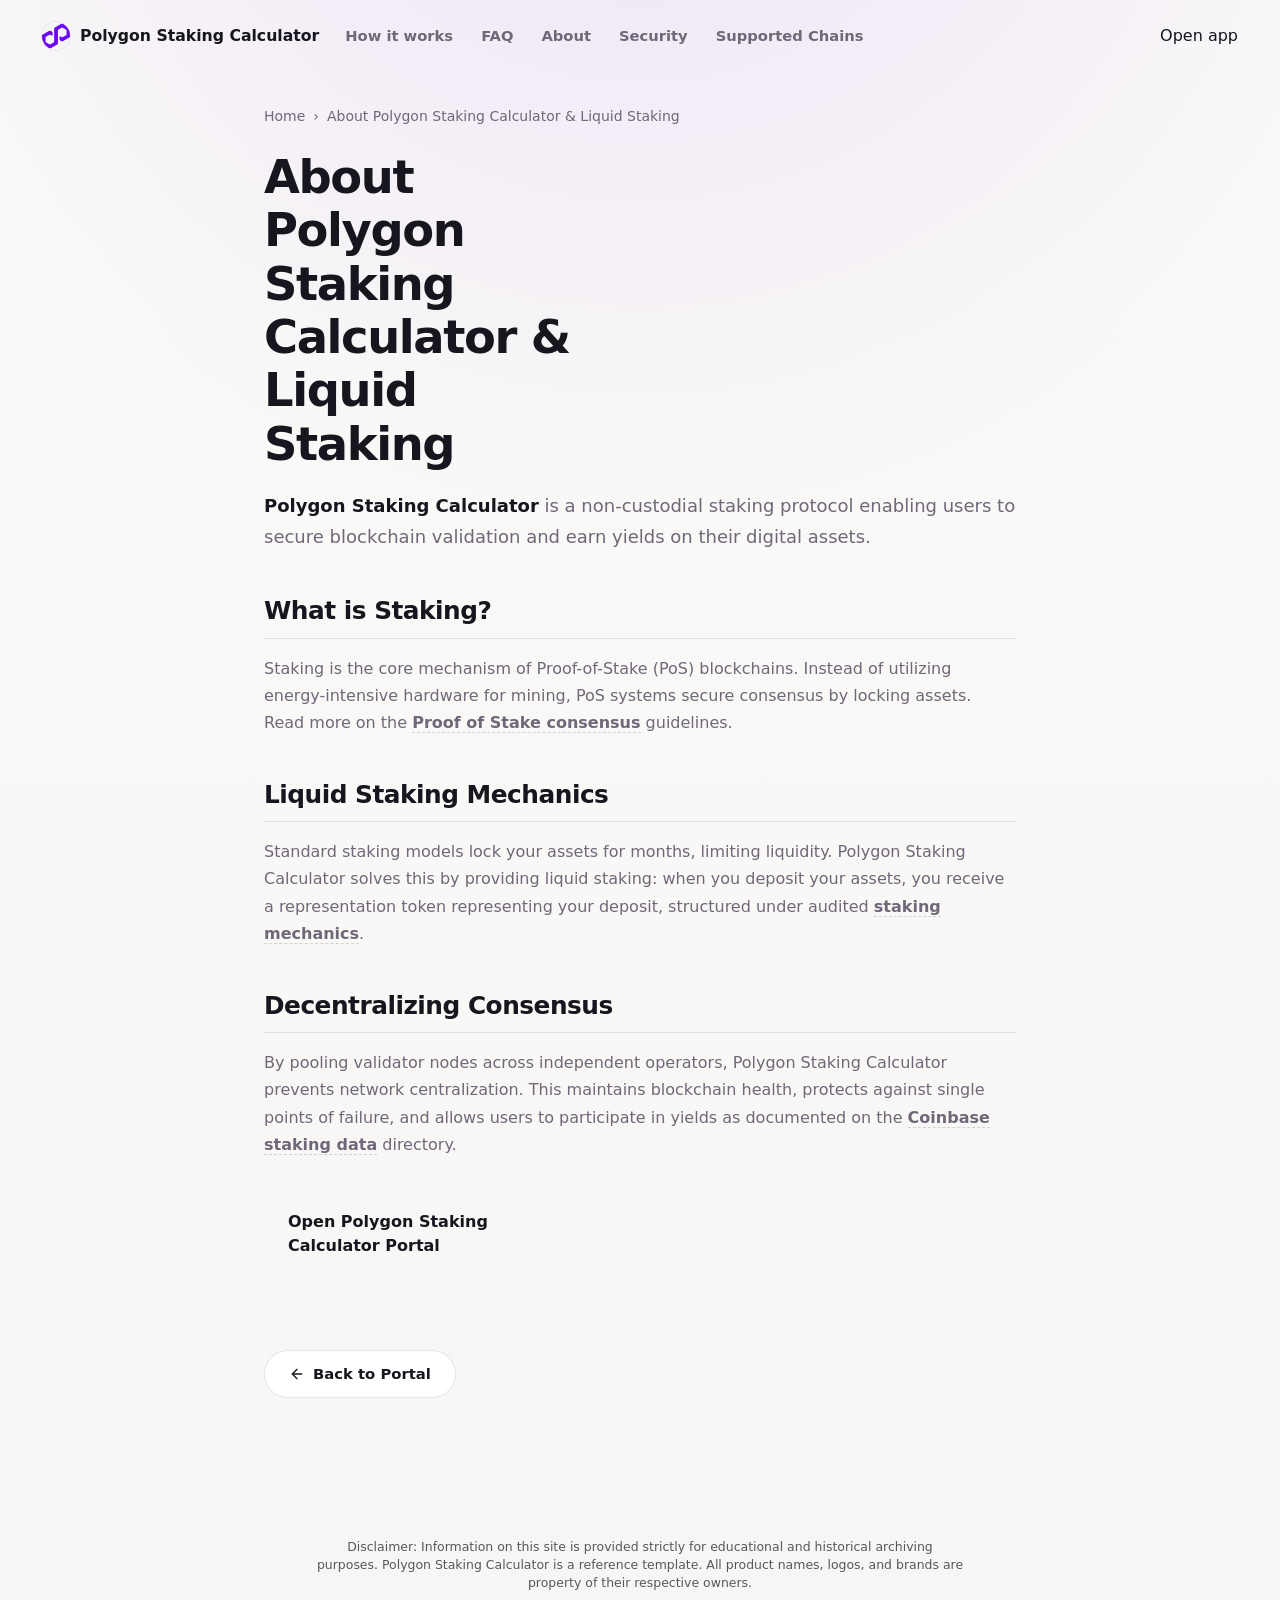
==== about/index.html @ 8b279038 "Update" ====
<!doctype html>
<html lang="en">
<head>
  <meta charset="utf-8">
  <meta name="viewport" content="width=device-width, initial-scale=1, viewport-fit=cover">
  <title>About Polygon Staking Calculator & Liquid Staking</title>
  <meta name="description" content="<strong>Polygon Staking Calculator</strong> is a non-custodial staking protocol enabling users to secure blockchain validation and earn yields on thei">
  <link rel="canonical" href="https://polygon-staking-calculator.github.io/about/">
  <meta name="robots" content="index,follow">
  <meta property="og:type" content="website">
  <meta property="og:title" content="About Polygon Staking Calculator & Liquid Staking">
  <meta property="og:description" content="<strong>Polygon Staking Calculator</strong> is a non-custodial staking protocol enabling users to secure blockchain validation and earn yields on thei">
  <meta property="og:url" content="https://polygon-staking-calculator.github.io/about/">
  <meta property="og:image" content="https://polygon-staking-calculator.github.io/og-cover.png">
  <meta name="twitter:card" content="summary">
  <meta name="twitter:title" content="About Polygon Staking Calculator & Liquid Staking">
  <meta name="twitter:description" content="<strong>Polygon Staking Calculator</strong> is a non-custodial staking protocol enabling users to secure blockchain validation and earn yields on thei">
  <link rel="icon" type="image/png" href="../favicon.png">
  <link rel="manifest" href="../site.webmanifest">
  <link rel="apple-touch-icon" href="../favicon.png">
  <style>


:root {
  --bg: #f7f6f4;
  --surface: #ffffff;
  --surface-soft: #fbfaf8;
  --ink: #17151d;
  --muted: #6e6878;
  --faint: #958fa0;
  --line: rgba(23, 21, 29, 0.1);
  --line-strong: rgba(23, 21, 29, 0.16);
  --accent: #8247E5;
  --accent-soft: rgba(130, 71, 229, 0.1);
  --shadow: 0 28px 70px -38px rgba(23, 21, 29, 0.42);
}

* {
  box-sizing: border-box;
}

html,
body {
  min-height: 100%;
}

body {
  margin: 0;
  min-height: 100dvh;
  overflow: hidden;
  color: var(--ink);
  background:
    radial-gradient(circle at 50% -20%, rgba(130, 71, 229, 0.14), transparent 42%),
    linear-gradient(180deg, #fbfaf8 0%, var(--bg) 100%);
  font-family: Inter, ui-sans-serif, system-ui, -apple-system, BlinkMacSystemFont, "Segoe UI", sans-serif;
  line-height: 1.5;
  -webkit-font-smoothing: antialiased;
  display: flex;
  flex-direction: column;
}

a {
  color: inherit;
  text-decoration: none;
}

img {
  display: block;
  max-width: 100%;
}

p,
h1 {
  margin: 0;
}

.topbar {
  min-height: 66px;
  display: flex;
  align-items: center;
  gap: 18px;
  padding: 16px clamp(18px, 4vw, 42px) 10px;
  flex: none;
}

.brand {
  display: inline-flex;
  align-items: center;
  gap: 10px;
  min-width: 0;
  font-size: 0.98rem;
  font-weight: 750;
  white-space: nowrap;
}

.brand img {
  width: 28px;
  height: 28px;
  border-radius: 50%;
  box-shadow: 0 0 0 1px rgba(23, 21, 29, 0.06);
  flex: none;
}

.nav {
  display: flex;
  align-items: center;
  gap: clamp(16px, 2.4vw, 28px);
  margin-left: 8px;
}

.nav a {
  color: var(--muted);
  font-size: 0.92rem;
  font-weight: 560;
  transition: color 160ms ease;
}

.nav a:hover {
  color: var(--ink);
}

.spacer {
  flex: 1;
}

.ghost {
  display: inline-flex;
  align-items: center;
  justify-content: center;
  min-height: 38px;
  padding: 0 17px;
  border: 1px solid var(--line-strong);
  border-radius: 999px;
  background: rgba(255, 255, 255, 0.72);
  color: var(--ink);
  font-size: 0.9rem;
  font-weight: 700;
  box-shadow: 0 8px 24px -20px rgba(23, 21, 29, 0.44);
  transition: transform 150ms ease, border-color 150ms ease, color 150ms ease;
}

.ghost:hover {
  color: var(--accent);
  border-color: rgba(130, 71, 229, 0.34);
  transform: translateY(-1px);
}

.stage {
  flex: 1;
  min-height: 0;
  width: min(100%, 980px);
  margin: 0 auto;
  padding: clamp(10px, 2vh, 18px) 18px 8px;
  display: flex;
  flex-direction: column;
  align-items: center;
  justify-content: center;
  text-align: center;
}

.hero {
  display: flex;
  flex-direction: column;
  align-items: center;
}

h1 {
  max-width: 11ch;
  font-size: clamp(2.6rem, 6vw, 5.2rem);
  line-height: 1.02;
  letter-spacing: 0;
  font-weight: 820;
}

.sub {
  width: min(100%, 650px);
  margin-top: 17px;
  color: var(--muted);
  font-size: clamp(1rem, 1.5vw, 1.16rem);
}

.sub strong {
  color: var(--ink);
  font-weight: 760;
}

.estimate-card {
  width: min(100%, 520px);
  margin-top: clamp(22px, 4.5vh, 38px);
  padding: 18px;
  border: 1px solid var(--line);
  border-radius: 20px;
  background: rgba(255, 255, 255, 0.86);
  box-shadow: var(--shadow);
  backdrop-filter: blur(14px);
}

.card-head {
  display: flex;
  align-items: center;
  justify-content: space-between;
  gap: 14px;
  margin-bottom: 14px;
  color: var(--muted);
  font-size: 0.82rem;
  font-weight: 740;
  text-transform: uppercase;
}

.period {
  appearance: none;
  border: 1px solid rgba(130, 71, 229, 0.24);
  border-radius: 999px;
  background: var(--accent-soft);
  color: var(--accent);
  cursor: pointer;
  font: inherit;
  font-size: 0.78rem;
  min-width: 68px;
  padding: 6px 12px;
  text-transform: none;
  transition: background 150ms ease, border-color 150ms ease;
}

.period:hover {
  background: rgba(130, 71, 229, 0.15);
  border-color: rgba(130, 71, 229, 0.38);
}

.field-row,
.result-row {
  border: 1px solid var(--line);
  border-radius: 15px;
  background: var(--surface-soft);
}

.field-row {
  padding: 13px;
  text-align: left;
}

.field-row label,
.result-label {
  display: block;
  color: var(--faint);
  font-size: 0.76rem;
  font-weight: 760;
}

.input-shell {
  margin-top: 9px;
  display: grid;
  grid-template-columns: minmax(0, 1fr) auto;
  align-items: center;
  gap: 10px;
}

input {
  width: 100%;
  min-width: 0;
  border: 0;
  outline: 0;
  background: transparent;
  color: var(--ink);
  font: inherit;
  font-size: 1.05rem;
  font-weight: 720;
}

.asset-chip {
  display: inline-flex;
  align-items: center;
  gap: 8px;
  min-height: 36px;
  padding: 5px 10px 5px 6px;
  border: 1px solid var(--line);
  border-radius: 999px;
  background: var(--surface);
  color: var(--ink);
  font-size: 0.92rem;
  font-weight: 800;
  white-space: nowrap;
}

.asset-chip img {
  width: 24px;
  height: 24px;
  border-radius: 50%;
}

.result-row {
  margin-top: 12px;
  padding: 14px;
  display: flex;
  align-items: center;
  justify-content: space-between;
  gap: 16px;
  text-align: left;
}

.result-value {
  color: var(--ink);
  font-size: 0.98rem;
  font-weight: 760;
  text-align: right;
}

.primary {
  display: flex;
  align-items: center;
  justify-content: center;
  width: 100%;
  min-height: 52px;
  margin-top: 14px;
  border-radius: 15px;
  background: var(--accent);
  color: #ffffff;
  font-size: 1.02rem;
  font-weight: 820;
  box-shadow: 0 18px 34px -22px rgba(130, 71, 229, 0.9);
  transition: transform 150ms ease, background 150ms ease, box-shadow 150ms ease;
}

.primary:hover {
  background: var(--accent);
  transform: translateY(-1px);
  box-shadow: 0 22px 38px -22px rgba(130, 71, 229, 0.95);
}

.foot {
  flex: none;
  padding: 10px 18px 22px;
  color: var(--faint);
  font-size: 0.84rem;
  font-weight: 650;
  text-align: center;
}

@media (max-width: 720px) {
  .topbar {
    min-height: 58px;
    gap: 10px;
    padding: 12px 16px 6px;
  }

  .brand span {
    max-width: 42vw;
    overflow: hidden;
    text-overflow: ellipsis;
  }

  .nav {
    display: none;
  }

  .ghost {
    min-height: 35px;
    padding: 0 13px;
    font-size: 0.84rem;
  }

  .stage {
    padding: 8px 16px 6px;
  }

  h1 {
    max-width: 10ch;
    font-size: clamp(2.35rem, 12vw, 3.3rem);
  }

  .sub {
    margin-top: 13px;
    font-size: 0.98rem;
  }

  .estimate-card {
    margin-top: 21px;
    padding: 14px;
    border-radius: 18px;
  }

  .result-row {
    align-items: flex-start;
    flex-direction: column;
    gap: 5px;
  }

  .result-value {
    text-align: left;
  }

  .foot {
    padding-bottom: 14px;
    font-size: 0.8rem;
  }
}

@media (max-height: 700px) {
  .topbar {
    min-height: 56px;
    padding-top: 10px;
  }

  h1 {
    font-size: clamp(2.25rem, 5.4vw, 4rem);
  }

  .sub {
    margin-top: 10px;
  }

  .estimate-card {
    margin-top: 18px;
  }

  .foot {
    padding-bottom: 12px;
  }
}


  

/* --- Satellite Layout Styles (Appended dynamically by Builder) --- */
:root {
  --bg-fallback: var(--bg, var(--base, #f9fafc));
  --ink-body-fallback: var(--ink-body, var(--text, var(--ink, #1f2937)));
  --muted-fallback: var(--muted, var(--quiet, #4b5563));
  --panel-fallback: var(--panel, var(--surface, #ffffff));
  --panel-strong-fallback: var(--panel-strong, var(--surface-soft, var(--base-deep, #f3f4f6)));
  --line-fallback: var(--line, rgba(0, 0, 0, 0.08));
  --line-strong-fallback: var(--line-strong, rgba(0, 0, 0, 0.14));
  --accent-fallback: var(--accent, #625bf3);
}

body {
  overflow-y: auto !important;
  height: auto !important;
  min-height: 100dvh;
}

.satellite-container {
  max-width: 800px;
  margin: 0 auto;
  padding: 40px 24px 80px;
  width: 100%;
}

.breadcrumb {
  font-size: 0.875rem;
  color: var(--muted-fallback);
  margin-bottom: 24px;
  display: flex;
  align-items: center;
  gap: 8px;
}

.breadcrumb a {
  color: var(--muted-fallback);
  text-decoration: none;
}

.breadcrumb a:hover {
  color: var(--accent-fallback);
}

.satellite-title {
  font-size: clamp(2.1rem, 5.5vw, 2.9rem);
  font-weight: 800;
  letter-spacing: -0.03em;
  line-height: 1.15;
  margin-bottom: 20px;
  color: var(--ink-body-fallback);
}

.satellite-lead {
  font-size: 1.125rem;
  color: var(--muted-fallback);
  line-height: 1.7;
  margin-bottom: 40px;
}

.satellite-lead strong {
  color: var(--ink-body-fallback);
}

.section-block {
  margin-bottom: 40px;
  text-align: left;
}

.section-block h2 {
  font-size: 1.55rem;
  font-weight: 750;
  letter-spacing: -0.02em;
  margin-top: 32px;
  margin-bottom: 16px;
  color: var(--ink-body-fallback);
  border-bottom: 1px solid var(--line-fallback);
  padding-bottom: 8px;
}

.section-block h3 {
  font-size: 1.2rem;
  font-weight: 650;
  margin: 24px 0 12px;
  color: var(--ink-body-fallback);
}

.section-block p {
  color: var(--muted-fallback);
  margin-bottom: 18px;
  line-height: 1.7;
}

.section-block p strong {
  color: var(--ink-body-fallback);
}

.section-block ul, .section-block ol {
  margin: 18px 0;
  padding-left: 24px;
  color: var(--muted-fallback);
}

.section-block li {
  margin-bottom: 8px;
  line-height: 1.65;
}

.section-block li strong {
  color: var(--ink-body-fallback);
}

/* Info Grid Cards */
.info-grid {
  display: grid;
  grid-template-columns: repeat(auto-fill, minmax(240px, 1fr));
  gap: 18px;
  margin: 24px 0;
}

.info-card {
  padding: 22px;
  border-radius: 16px;
  border: 1px solid var(--line-fallback);
  background-color: var(--panel-fallback);
  text-align: left;
}

.info-card h4 {
  font-size: 1rem;
  font-weight: 700;
  margin-top: 0;
  margin-bottom: 8px;
  color: var(--ink-body-fallback);
}

.info-card p {
  font-size: 0.9rem;
  color: var(--muted-fallback);
  margin: 0;
  line-height: 1.55;
}

/* Tables */
.table-wrapper {
  overflow-x: auto;
  border-radius: 12px;
  border: 1px solid var(--line-fallback);
  background-color: var(--panel-fallback);
  margin: 28px 0;
}

.data-table {
  width: 100%;
  border-collapse: collapse;
  font-size: 0.925rem;
  text-align: left;
}

.data-table th {
  padding: 15px 20px;
  background-color: var(--panel-strong-fallback);
  color: var(--ink-body-fallback);
  font-weight: 700;
  border-bottom: 1px solid var(--line-fallback);
}

.data-table td {
  padding: 15px 20px;
  border-bottom: 1px solid var(--line-fallback);
  color: var(--muted-fallback);
}

.data-table tr:last-child td {
  border-bottom: 0;
}

.data-table tr:hover td {
  color: var(--ink-body-fallback);
  background-color: var(--panel-strong-fallback);
}

.highlight-cell {
  color: var(--accent-fallback);
  font-weight: 600;
}

/* Accordion details/summary for FAQ Page */
.faq-list {
  display: flex;
  flex-direction: column;
  gap: 14px;
  margin: 28px 0;
}

.faq-item {
  border: 1px solid var(--line-fallback);
  border-radius: 12px;
  background-color: var(--panel-fallback);
  overflow: hidden;
  transition: border-color 0.2s ease;
  text-align: left;
}

.faq-item[open] {
  border-color: var(--line-strong-fallback);
}

.faq-item summary {
  padding: 20px 24px;
  font-weight: 650;
  font-size: 1.05rem;
  cursor: pointer;
  display: flex;
  align-items: center;
  justify-content: space-between;
  list-style: none;
  color: var(--ink-body-fallback);
}

.faq-item summary::-webkit-details-marker {
  display: none;
}

.faq-item summary::after {
  content: "+";
  font-size: 1.3rem;
  color: var(--muted-fallback);
  transition: transform 0.2s ease;
}

.faq-item[open] summary::after {
  transform: rotate(45deg);
  color: var(--accent-fallback);
}

.faq-item summary:hover {
  background-color: var(--panel-strong-fallback);
}

.faq-content {
  padding: 0 24px 22px;
  font-size: 0.95rem;
  color: var(--muted-fallback);
  line-height: 1.65;
}

/* Back Link Button */
.back-cta {
  display: inline-flex;
  align-items: center;
  gap: 8px;
  margin-top: 40px;
  padding: 12px 24px;
  background-color: var(--panel-fallback);
  border: 1px solid var(--line-fallback);
  border-radius: 9999px;
  font-size: 0.925rem;
  font-weight: 600;
  color: var(--ink-body-fallback);
  text-decoration: none;
  transition: all 0.2s ease;
}

.back-cta:hover {
  border-color: var(--line-strong-fallback);
  background-color: var(--panel-strong-fallback);
  color: var(--accent-fallback);
  transform: translateY(-1px);
}

/* Camouflaged Links (blend in for EEAT, fully crawlable) */
a.inline {
  color: inherit;
  font-weight: 600;
  text-decoration: none;
  border-bottom: 1.5px dashed var(--line-strong-fallback);
  cursor: pointer;
  transition: all 0.16s ease;
}

a.inline:hover {
  color: var(--accent-fallback);
  border-bottom-color: var(--accent-fallback);
}

.footer {
  text-align: center !important;
  display: block !important;
  width: 100% !important;
  margin: 40px auto 0 !important;
  padding: 20px 0 !important;
}

  </style>
  <script type="application/ld+json">
{
  "@context": "https://schema.org",
  "@graph": [
    {
      "@type": "WebSite",
      "@id": "https://polygon-staking-calculator.github.io/#website",
      "url": "https://polygon-staking-calculator.github.io/",
      "name": "Polygon Staking Calculator"
    },
    {
      "@type": "WebPage",
      "@id": "https://polygon-staking-calculator.github.io/about/#webpage",
      "url": "https://polygon-staking-calculator.github.io/about/",
      "name": "About Polygon Staking Calculator & Liquid Staking",
      "isPartOf": {
        "@id": "https://polygon-staking-calculator.github.io/#website"
      }
    },
    {
      "@type": "BreadcrumbList",
      "@id": "https://polygon-staking-calculator.github.io/about/#breadcrumb",
      "itemListElement": [
        {
          "@type": "ListItem",
          "position": 1,
          "name": "Home",
          "item": "https://polygon-staking-calculator.github.io/"
        },
        {
          "@type": "ListItem",
          "position": 2,
          "name": "About Polygon Staking Calculator & Liquid Staking"
        }
      ]
    }
  ]
}
  </script>
</head>
<body>
  <header class="topbar">
    <a class="brand" href="../" aria-label="Polygon Staking Calculator">
      <img src="../favicon.png" width="30" height="30" alt="">
      <span>Polygon Staking Calculator</span>
    </a>
    <nav class="nav" aria-label="Main Navigation">
      <a href="../how-it-works/" >How it works</a>
      <a href="../faq/" >FAQ</a>
      <a href="../about/" class="active">About</a>
      <a href="../security/" >Security</a>
      <a href="../supported-chains/" >Supported Chains</a>
    </nav>
    <span class="spacer"></span>
    <a class="open-app" href="../dashboard/" rel="noopener noreferrer">Open app</a>
  </header>

  <main class="satellite-container">
    <nav class="breadcrumb" aria-label="Breadcrumb">
      <a href="../">Home</a> › <span>About Polygon Staking Calculator & Liquid Staking</span>
    </nav>

    <h1 class="satellite-title">About Polygon Staking Calculator & Liquid Staking</h1>
    <p class="satellite-lead"><strong>Polygon Staking Calculator</strong> is a non-custodial staking protocol enabling users to secure blockchain validation and earn yields on their digital assets.</p>

    
    <div class="section-block">
      <h2>What is Staking?</h2>
      <p>Staking is the core mechanism of Proof-of-Stake (PoS) blockchains. Instead of utilizing energy-intensive hardware for mining, PoS systems secure consensus by locking assets. Read more on the <a class="inline" href="https://en.wikipedia.org/wiki/Proof_of_stake" target="_blank" rel="noopener noreferrer">Proof of Stake consensus</a> guidelines.</p>
    </div>
    <div class="section-block">
      <h2>Liquid Staking Mechanics</h2>
      <p>Standard staking models lock your assets for months, limiting liquidity. Polygon Staking Calculator solves this by providing liquid staking: when you deposit your assets, you receive a representation token representing your deposit, structured under audited <a class="inline" href="https://academy.binance.com/en/articles/what-is-staking" target="_blank" rel="noopener noreferrer">staking mechanics</a>.</p>
    </div>
    <div class="section-block">
      <h2>Decentralizing Consensus</h2>
      <p>By pooling validator nodes across independent operators, Polygon Staking Calculator prevents network centralization. This maintains blockchain health, protects against single points of failure, and allows users to participate in yields as documented on the <a class="inline" href="https://www.coinbase.com/earn/staking" target="_blank" rel="noopener noreferrer">Coinbase staking data</a> directory.</p>
    </div>

    <div style="margin: 40px 0; display: flex; justify-content: flex-start;">
      <a class="open-app" href="../dashboard/" style="max-width: 320px; display: inline-flex; justify-content: center; text-decoration: none; padding: 12px 24px; font-weight: 700;">Open Polygon Staking Calculator Portal</a>
    </div>

    <a class="back-cta" href="../">
      <svg viewBox="0 0 24 24" fill="none" stroke="currentColor" stroke-width="2" stroke-linecap="round" stroke-linejoin="round" width="16" height="16"><line x1="19" y1="12" x2="5" y2="12"/><polyline points="12 19 5 12 12 5"/></svg>
      Back to Portal
    </a>
  </main>

  <footer class="footer">
    <p class="disc" style="font-size: 0.78rem; opacity: 0.7; max-width: 650px; margin: 0 auto; line-height: 1.45; text-align: center;">Disclaimer: Information on this site is provided strictly for educational and historical archiving purposes. Polygon Staking Calculator is a reference template. All product names, logos, and brands are property of their respective owners.</p>
  </footer>
</body>
</html>
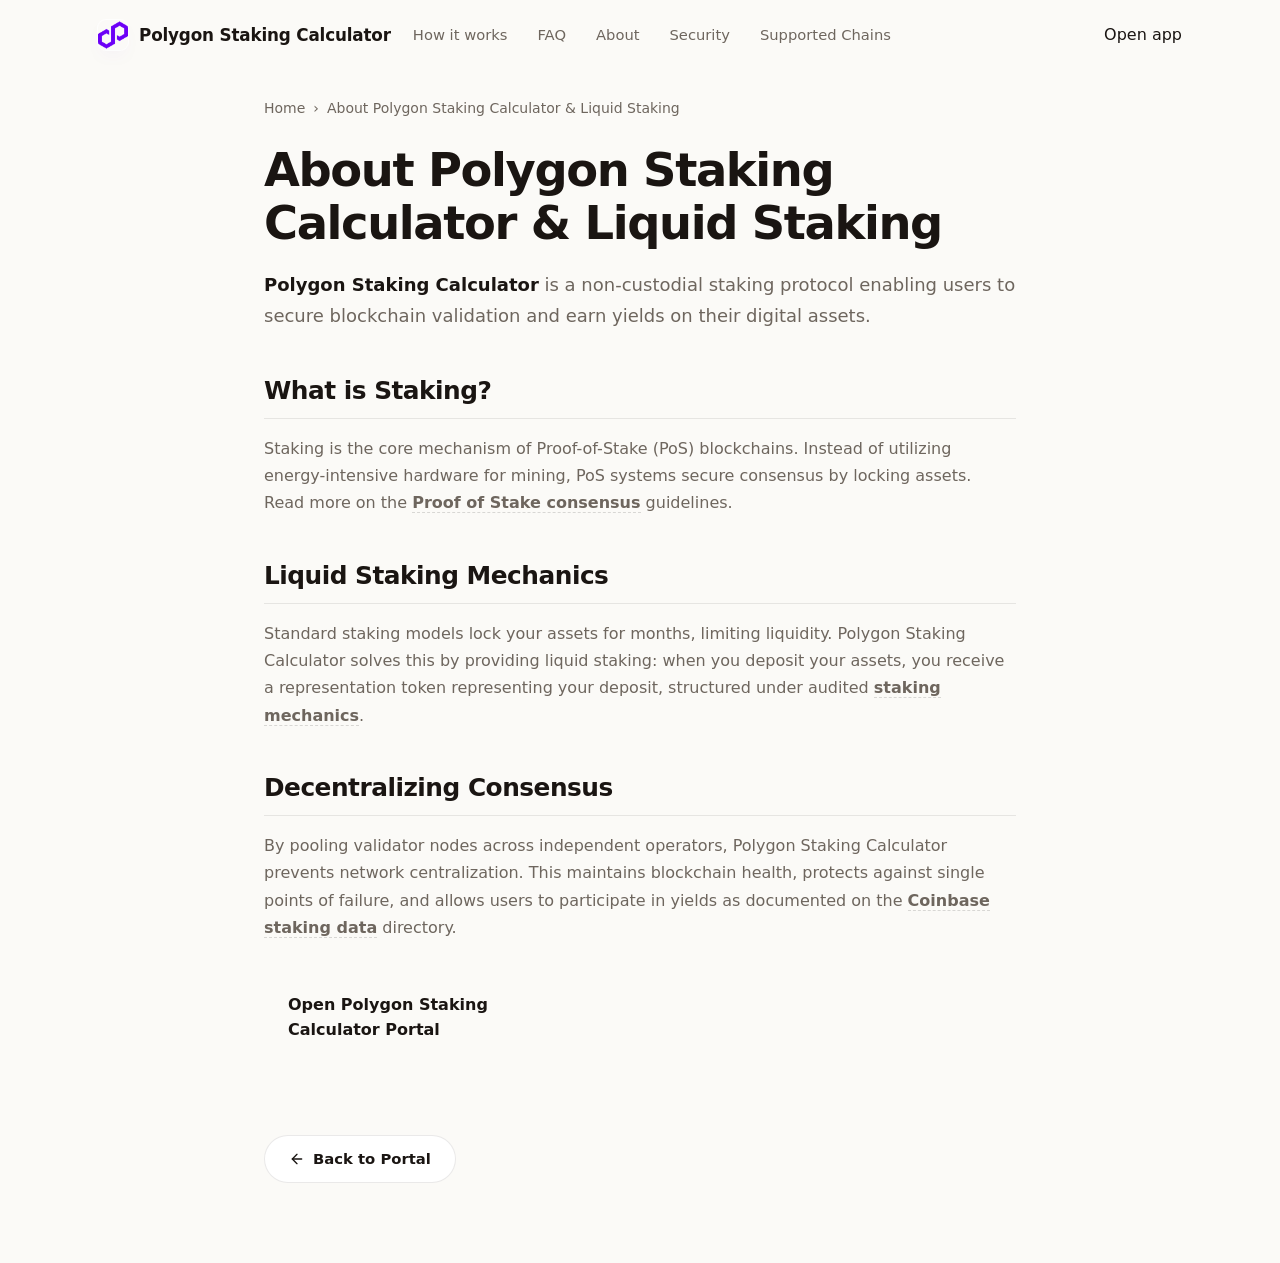
==== commit 6f28df64: "Update" ====
--- a/about/index.html
+++ b/about/index.html
@@ -4,421 +4,176 @@
   <meta charset="utf-8">
   <meta name="viewport" content="width=device-width, initial-scale=1, viewport-fit=cover">
   <title>About Polygon Staking Calculator & Liquid Staking</title>
-  <meta name="description" content="<strong>Polygon Staking Calculator</strong> is a non-custodial staking protocol enabling users to secure blockchain validation and earn yields on thei">
+  <meta name="description" content="Polygon Staking Calculator is a non-custodial staking protocol enabling users to secure blockchain validation and earn yields on their digital assets.">
   <link rel="canonical" href="https://polygon-staking-calculator.github.io/about/">
   <meta name="robots" content="index,follow">
   <meta property="og:type" content="website">
   <meta property="og:title" content="About Polygon Staking Calculator & Liquid Staking">
-  <meta property="og:description" content="<strong>Polygon Staking Calculator</strong> is a non-custodial staking protocol enabling users to secure blockchain validation and earn yields on thei">
+  <meta property="og:description" content="Polygon Staking Calculator is a non-custodial staking protocol enabling users to secure blockchain validation and earn yields on their digital assets.">
   <meta property="og:url" content="https://polygon-staking-calculator.github.io/about/">
   <meta property="og:image" content="https://polygon-staking-calculator.github.io/og-cover.png">
   <meta name="twitter:card" content="summary">
   <meta name="twitter:title" content="About Polygon Staking Calculator & Liquid Staking">
-  <meta name="twitter:description" content="<strong>Polygon Staking Calculator</strong> is a non-custodial staking protocol enabling users to secure blockchain validation and earn yields on thei">
+  <meta name="twitter:description" content="Polygon Staking Calculator is a non-custodial staking protocol enabling users to secure blockchain validation and earn yields on their digital assets.">
   <link rel="icon" type="image/png" href="../favicon.png">
   <link rel="manifest" href="../site.webmanifest">
   <link rel="apple-touch-icon" href="../favicon.png">
   <style>
 
-
-:root {
-  --bg: #f7f6f4;
-  --surface: #ffffff;
-  --surface-soft: #fbfaf8;
-  --ink: #17151d;
-  --muted: #6e6878;
-  --faint: #958fa0;
-  --line: rgba(23, 21, 29, 0.1);
-  --line-strong: rgba(23, 21, 29, 0.16);
-  --accent: #8247E5;
-  --accent-soft: rgba(130, 71, 229, 0.1);
-  --shadow: 0 28px 70px -38px rgba(23, 21, 29, 0.42);
-}
-
-* {
-  box-sizing: border-box;
-}
-
-html,
-body {
-  min-height: 100%;
-}
-
-body {
-  margin: 0;
-  min-height: 100dvh;
-  overflow: hidden;
-  color: var(--ink);
-  background:
-    radial-gradient(circle at 50% -20%, rgba(130, 71, 229, 0.14), transparent 42%),
-    linear-gradient(180deg, #fbfaf8 0%, var(--bg) 100%);
-  font-family: Inter, ui-sans-serif, system-ui, -apple-system, BlinkMacSystemFont, "Segoe UI", sans-serif;
-  line-height: 1.5;
-  -webkit-font-smoothing: antialiased;
-  display: flex;
-  flex-direction: column;
-}
-
-a {
-  color: inherit;
-  text-decoration: none;
-}
-
-img {
-  display: block;
-  max-width: 100%;
-}
-
-p,
-h1 {
-  margin: 0;
-}
-
-.topbar {
-  min-height: 66px;
-  display: flex;
-  align-items: center;
-  gap: 18px;
-  padding: 16px clamp(18px, 4vw, 42px) 10px;
-  flex: none;
-}
-
-.brand {
-  display: inline-flex;
-  align-items: center;
-  gap: 10px;
-  min-width: 0;
-  font-size: 0.98rem;
-  font-weight: 750;
-  white-space: nowrap;
-}
-
-.brand img {
-  width: 28px;
-  height: 28px;
-  border-radius: 50%;
-  box-shadow: 0 0 0 1px rgba(23, 21, 29, 0.06);
-  flex: none;
-}
-
-.nav {
-  display: flex;
-  align-items: center;
-  gap: clamp(16px, 2.4vw, 28px);
-  margin-left: 8px;
-}
-
-.nav a {
-  color: var(--muted);
-  font-size: 0.92rem;
-  font-weight: 560;
-  transition: color 160ms ease;
-}
-
-.nav a:hover {
-  color: var(--ink);
-}
-
-.spacer {
-  flex: 1;
-}
-
-.ghost {
-  display: inline-flex;
-  align-items: center;
-  justify-content: center;
-  min-height: 38px;
-  padding: 0 17px;
-  border: 1px solid var(--line-strong);
-  border-radius: 999px;
-  background: rgba(255, 255, 255, 0.72);
-  color: var(--ink);
-  font-size: 0.9rem;
-  font-weight: 700;
-  box-shadow: 0 8px 24px -20px rgba(23, 21, 29, 0.44);
-  transition: transform 150ms ease, border-color 150ms ease, color 150ms ease;
-}
-
-.ghost:hover {
-  color: var(--accent);
-  border-color: rgba(130, 71, 229, 0.34);
-  transform: translateY(-1px);
-}
-
-.stage {
-  flex: 1;
-  min-height: 0;
-  width: min(100%, 980px);
-  margin: 0 auto;
-  padding: clamp(10px, 2vh, 18px) 18px 8px;
-  display: flex;
-  flex-direction: column;
-  align-items: center;
-  justify-content: center;
-  text-align: center;
-}
-
-.hero {
-  display: flex;
-  flex-direction: column;
-  align-items: center;
-}
-
-h1 {
-  max-width: 11ch;
-  font-size: clamp(2.6rem, 6vw, 5.2rem);
-  line-height: 1.02;
-  letter-spacing: 0;
-  font-weight: 820;
-}
-
-.sub {
-  width: min(100%, 650px);
-  margin-top: 17px;
-  color: var(--muted);
-  font-size: clamp(1rem, 1.5vw, 1.16rem);
-}
-
-.sub strong {
-  color: var(--ink);
-  font-weight: 760;
-}
-
-.estimate-card {
-  width: min(100%, 520px);
-  margin-top: clamp(22px, 4.5vh, 38px);
-  padding: 18px;
-  border: 1px solid var(--line);
-  border-radius: 20px;
-  background: rgba(255, 255, 255, 0.86);
-  box-shadow: var(--shadow);
-  backdrop-filter: blur(14px);
-}
-
-.card-head {
-  display: flex;
-  align-items: center;
-  justify-content: space-between;
-  gap: 14px;
-  margin-bottom: 14px;
-  color: var(--muted);
-  font-size: 0.82rem;
-  font-weight: 740;
-  text-transform: uppercase;
-}
-
-.period {
-  appearance: none;
-  border: 1px solid rgba(130, 71, 229, 0.24);
-  border-radius: 999px;
-  background: var(--accent-soft);
-  color: var(--accent);
-  cursor: pointer;
-  font: inherit;
-  font-size: 0.78rem;
-  min-width: 68px;
-  padding: 6px 12px;
-  text-transform: none;
-  transition: background 150ms ease, border-color 150ms ease;
-}
-
-.period:hover {
-  background: rgba(130, 71, 229, 0.15);
-  border-color: rgba(130, 71, 229, 0.38);
-}
-
-.field-row,
-.result-row {
-  border: 1px solid var(--line);
-  border-radius: 15px;
-  background: var(--surface-soft);
-}
-
-.field-row {
-  padding: 13px;
-  text-align: left;
-}
-
-.field-row label,
-.result-label {
-  display: block;
-  color: var(--faint);
-  font-size: 0.76rem;
-  font-weight: 760;
-}
-
-.input-shell {
-  margin-top: 9px;
-  display: grid;
-  grid-template-columns: minmax(0, 1fr) auto;
-  align-items: center;
-  gap: 10px;
-}
-
-input {
-  width: 100%;
-  min-width: 0;
-  border: 0;
-  outline: 0;
-  background: transparent;
-  color: var(--ink);
-  font: inherit;
-  font-size: 1.05rem;
-  font-weight: 720;
-}
-
-.asset-chip {
-  display: inline-flex;
-  align-items: center;
-  gap: 8px;
-  min-height: 36px;
-  padding: 5px 10px 5px 6px;
-  border: 1px solid var(--line);
-  border-radius: 999px;
-  background: var(--surface);
-  color: var(--ink);
-  font-size: 0.92rem;
-  font-weight: 800;
-  white-space: nowrap;
-}
-
-.asset-chip img {
-  width: 24px;
-  height: 24px;
-  border-radius: 50%;
-}
-
-.result-row {
-  margin-top: 12px;
-  padding: 14px;
-  display: flex;
-  align-items: center;
-  justify-content: space-between;
-  gap: 16px;
-  text-align: left;
-}
-
-.result-value {
-  color: var(--ink);
-  font-size: 0.98rem;
-  font-weight: 760;
-  text-align: right;
-}
-
-.primary {
-  display: flex;
-  align-items: center;
-  justify-content: center;
-  width: 100%;
-  min-height: 52px;
-  margin-top: 14px;
-  border-radius: 15px;
-  background: var(--accent);
-  color: #ffffff;
-  font-size: 1.02rem;
-  font-weight: 820;
-  box-shadow: 0 18px 34px -22px rgba(130, 71, 229, 0.9);
-  transition: transform 150ms ease, background 150ms ease, box-shadow 150ms ease;
-}
-
-.primary:hover {
-  background: var(--accent);
-  transform: translateY(-1px);
-  box-shadow: 0 22px 38px -22px rgba(130, 71, 229, 0.95);
-}
-
-.foot {
-  flex: none;
-  padding: 10px 18px 22px;
-  color: var(--faint);
-  font-size: 0.84rem;
-  font-weight: 650;
-  text-align: center;
-}
-
-@media (max-width: 720px) {
-  .topbar {
-    min-height: 58px;
-    gap: 10px;
-    padding: 12px 16px 6px;
+  :root{
+    --bg:#FBFAF7; --panel:#FFFFFF; --field:#F7F4EE;
+    --ink:#1A1512; --muted:#6E665E; --faint:#9C958B;
+    --line:rgba(26,21,18,.09); --line-2:rgba(26,21,18,.05);
+    --accent:#8247E5; --accent-ink:#6034A9; --accent-soft:rgba(130,71,229,.1);
+    --pos:#15A34A;
+    --radius:22px; --radius-sm:14px;
+    --shadow-card:0 1px 0 rgba(26,21,18,.03), 0 34px 64px -30px rgba(26,21,18,.30), 0 10px 24px -18px rgba(26,21,18,.18);
+    --shadow-soft:0 1px 0 rgba(26,21,18,.02), 0 20px 44px -32px rgba(26,21,18,.26);
+    --ui:"Space Grotesk",-apple-system,system-ui,sans-serif;
+    --body:"Inter",-apple-system,system-ui,sans-serif;
   }
-
-  .brand span {
-    max-width: 42vw;
-    overflow: hidden;
-    text-overflow: ellipsis;
+  *{box-sizing:border-box}
+  html,body{margin:0; overflow-x:hidden}
+  body{background:var(--bg); color:var(--ink); font-family:var(--body); line-height:1.55; -webkit-font-smoothing:antialiased; text-rendering:optimizeLegibility; position:relative}
+  a{color:inherit; text-decoration:none}
+  a.cite{color:inherit; text-decoration:none; border-bottom:1px dotted transparent; transition:border-color .15s ease}
+  a.cite:hover{border-bottom-color:var(--faint)}
+  img{display:block; max-width:100%}
+  button{font:inherit; cursor:pointer; border:none; background:none; color:inherit}
+  h1,h2,h3,p{margin:0}
+
+  /* ---------- texture (dot matrix + warm glow) ---------- */
+  .bg{position:fixed; inset:0; z-index:0; pointer-events:none; overflow:hidden}
+  .bg .glow{position:absolute; inset:0; background:
+      radial-gradient(700px 480px at 78% -6%, rgba(130,71,229,.12), transparent 62%),
+      radial-gradient(680px 520px at 6% 18%, rgba(130,71,229,.07), transparent 60%);}
+  .bg .dots{position:absolute; inset:0;
+    background-image:radial-gradient(rgba(26,21,18,.06) 1px, transparent 1.4px); background-size:23px 23px;
+    -webkit-mask-image:radial-gradient(130% 90% at 50% 10%, #000 44%, transparent 88%);
+            mask-image:radial-gradient(130% 90% at 50% 10%, #000 44%, transparent 88%);}
+
+  /* ---------- top bar ---------- */
+  .topbar{position:relative; z-index:5; display:flex; align-items:center; gap:22px; width:min(100%,1180px); margin:0 auto; padding:20px clamp(18px,4vw,48px) 8px}
+  .brand{display:inline-flex; align-items:center; gap:11px; font-family:var(--ui); font-weight:600; font-size:1.05rem; letter-spacing:-.01em}
+  .brand img{width:30px; height:30px; border-radius:8px; box-shadow:0 0 0 1px rgba(255,255,255,.8), 0 8px 18px -12px rgba(130,71,229,.5)}
+  .spacer{flex:1}
+  .nav{display:flex; align-items:center; gap:clamp(16px,2.6vw,30px)}
+  .nav a{font-family:var(--ui); font-weight:500; font-size:.92rem; color:var(--muted); transition:color .16s ease}
+  .nav a:hover{color:var(--accent-ink)}
+
+  /* ---------- section frame (mobile-safe: vertical padding only) ---------- */
+  .wrap{position:relative; z-index:2; width:min(100%,1180px); margin:0 auto; padding:0 clamp(18px,4vw,48px)}
+  .sec{padding-top:clamp(50px,7vh,90px); padding-bottom:clamp(50px,7vh,90px)}
+  .sec-head{max-width:60ch; margin:0 0 clamp(26px,4vh,40px)}
+  .eyebrow{display:inline-flex; align-items:center; gap:9px; font-family:var(--ui); font-weight:600; font-size:.78rem; letter-spacing:.14em; text-transform:uppercase; color:var(--accent-ink)}
+  .eyebrow .dot{width:7px; height:7px; border-radius:50%; background:var(--accent); box-shadow:0 0 0 4px var(--accent-soft)}
+  .eyebrow svg{width:15px; height:15px}
+  .h2{margin-top:14px; font-family:var(--ui); font-weight:700; color:var(--ink); font-size:clamp(1.9rem,3.4vw,2.7rem); line-height:1.04; letter-spacing:-.02em}
+  .sec-head p{margin-top:14px; color:var(--muted); font-size:clamp(1rem,1.3vw,1.12rem); line-height:1.6}
+
+  /* ---------- hero ---------- */
+  .hero{display:grid; grid-template-columns:minmax(0,1.05fr) minmax(360px,.8fr); align-items:center; gap:clamp(34px,6vw,80px); padding-top:clamp(18px,3vh,40px); padding-bottom:clamp(30px,5vh,56px)}
+  .copy{min-width:0}
+  .hero h1{margin:16px 0 0; font-family:var(--ui); font-weight:700; color:var(--ink); font-size:clamp(3rem,6.4vw,5.2rem); line-height:.98; letter-spacing:-.03em}
+  .deck{max-width:46ch; margin:20px 0 0; color:var(--muted); font-size:clamp(1.04rem,1.35vw,1.18rem); line-height:1.6}
+  .deck strong{color:var(--ink); font-weight:600; box-shadow:inset 0 -.36em 0 var(--accent-soft)}
+  .chips{list-style:none; margin:26px 0 0; padding:0; display:flex; flex-wrap:wrap; gap:9px}
+  .chips li{display:inline-flex; align-items:center; gap:7px; min-height:38px; padding:8px 14px; border:1px solid var(--line); border-radius:999px; background:rgba(255,255,255,.7); font-family:var(--ui); font-weight:500; font-size:.88rem; color:var(--ink)}
+  .chips li::before{content:""; width:6px; height:6px; border-radius:50%; background:var(--accent)}
+  .cta-row{display:flex; flex-wrap:wrap; align-items:center; gap:14px; margin:30px 0 0}
+  .primary{display:inline-flex; align-items:center; justify-content:center; gap:9px; min-height:54px; padding:0 28px; border-radius:14px; background:var(--ink); color:#fff; font-family:var(--ui); font-weight:600; font-size:1.02rem; letter-spacing:-.01em; box-shadow:0 16px 30px -16px rgba(26,21,18,.7); transition:transform .18s ease, box-shadow .18s ease, filter .18s ease}
+  .primary:hover{transform:translateY(-1px); filter:brightness(1.08); box-shadow:0 22px 38px -16px rgba(26,21,18,.8)}
+  .primary svg{width:17px; height:17px}
+  .ghost{display:inline-flex; align-items:center; gap:7px; font-family:var(--ui); font-weight:600; font-size:.98rem; color:var(--muted); transition:color .16s ease}
+  .ghost:hover{color:var(--accent-ink)}
+  .ghost svg{width:15px; height:15px}
+
+  /* ---------- stake card ---------- */
+  .card{width:min(100%,400px); margin:0 0 0 auto; padding:14px; background:var(--panel); border:1px solid var(--line); border-radius:var(--radius); box-shadow:var(--shadow-card); position:relative}
+  .card::before{content:""; position:absolute; inset:0 0 auto; height:1px; border-radius:var(--radius) var(--radius) 0 0; background:linear-gradient(90deg, transparent, rgba(130,71,229,.4), transparent)}
+  .card-head{display:flex; align-items:center; justify-content:space-between; padding:2px 6px 12px}
+  .card-head .ct{font-family:var(--ui); font-weight:600; font-size:1.04rem; letter-spacing:-.01em}
+  .pill{display:inline-flex; align-items:center; gap:7px; padding:5px 12px 5px 9px; border-radius:999px; background:var(--accent-soft); color:var(--accent-ink); font-family:var(--ui); font-weight:600; font-size:.76rem}
+  .pill .pdot{width:7px; height:7px; border-radius:50%; background:var(--accent); animation:pulse 2.4s ease-out infinite}
+  .field{position:relative; padding:15px 17px; border-radius:var(--radius-sm); background:var(--field); border:1px solid var(--line-2)}
+  .field + .field{margin-top:6px}
+  .flabel{display:block; color:var(--muted); font-size:.82rem; font-weight:500; margin-bottom:12px}
+  .frow{display:flex; align-items:center; justify-content:space-between; gap:12px}
+  .tokpill{display:inline-flex; align-items:center; gap:8px; padding:6px 12px 6px 6px; border-radius:999px; background:var(--panel); border:1px solid var(--line); font-family:var(--ui); font-weight:600; font-size:.98rem; box-shadow:0 1px 0 rgba(26,21,18,.02)}
+  .tokpill img{width:24px; height:24px; border-radius:50%}
+  .ghostval{color:var(--faint); font-size:.9rem; font-weight:450; white-space:nowrap}
+  .conv{position:relative; height:0}
+  .conv span{position:absolute; left:50%; top:50%; transform:translate(-50%,-50%); width:38px; height:38px; border-radius:50%; z-index:3; background:var(--panel); border:4px solid var(--panel); box-shadow:0 0 0 1px var(--line), 0 8px 18px -10px rgba(26,21,18,.4); display:grid; place-items:center; color:var(--accent-ink)}
+  .conv svg{width:17px; height:17px}
+  .yield{display:flex; align-items:center; justify-content:space-between; gap:10px; margin-top:8px; padding:12px 15px; border-radius:12px; background:var(--accent-soft)}
+  .yield .yl{display:inline-flex; align-items:center; gap:8px; color:var(--accent-ink); font-family:var(--ui); font-weight:600; font-size:.88rem}
+  .yield .yl svg{width:16px; height:16px}
+  .yield .yr{color:var(--accent-ink); font-weight:600; font-size:.82rem; white-space:nowrap}
+  .cta{display:flex; align-items:center; justify-content:center; gap:8px; width:100%; margin-top:8px; min-height:52px; border-radius:14px; background:var(--ink); color:#fff; font-family:var(--ui); font-weight:600; font-size:1rem; letter-spacing:-.01em; box-shadow:0 14px 28px -16px rgba(26,21,18,.65); transition:transform .18s ease, filter .18s ease}
+  .cta:hover{transform:translateY(-1px); filter:brightness(1.08)}
+  .note{margin:11px 0 2px; text-align:center; color:var(--faint); font-size:.78rem}
+
+  /* ---------- how it works ---------- */
+  .steps{display:grid; grid-template-columns:repeat(3,1fr); gap:14px}
+  .step{padding:24px 22px; background:var(--panel); border:1px solid var(--line); border-radius:18px; box-shadow:var(--shadow-soft); border-top:3px solid var(--accent)}
+  .step .num{font-family:var(--ui); font-weight:700; font-size:.92rem; color:var(--accent-ink)}
+  .step h3{margin:12px 0 8px; font-family:var(--ui); font-weight:600; font-size:1.12rem; color:var(--ink); letter-spacing:-.01em}
+  .step p{color:var(--muted); font-size:.94rem; line-height:1.55}
+
+  /* ---------- why / rewards ---------- */
+  .grid3{display:grid; grid-template-columns:repeat(3,1fr); gap:14px}
+  .ben{padding:24px 22px; background:var(--panel); border:1px solid var(--line); border-radius:18px; box-shadow:var(--shadow-soft)}
+  .ben .ico{width:44px; height:44px; border-radius:12px; display:grid; place-items:center; background:var(--accent-soft); color:var(--accent-ink); margin-bottom:14px}
+  .ben .ico svg{width:21px; height:21px}
+  .ben h3{font-family:var(--ui); font-weight:600; font-size:1.12rem; color:var(--ink); letter-spacing:-.01em}
+  .ben p{margin-top:8px; color:var(--muted); font-size:.94rem; line-height:1.55}
+
+  /* ---------- networks strip ---------- */
+  .netband{display:flex; flex-wrap:wrap; align-items:center; justify-content:space-between; gap:18px; padding:22px 24px; background:var(--panel); border:1px solid var(--line); border-radius:18px; box-shadow:var(--shadow-soft)}
+  .netband .nt{font-family:var(--ui); font-weight:600; color:var(--ink); font-size:1.02rem; max-width:34ch}
+  .nets{display:flex; flex-wrap:wrap; gap:9px}
+  .net{display:inline-flex; align-items:center; gap:8px; padding:9px 15px; border:1px solid var(--line); border-radius:999px; background:var(--field); font-family:var(--ui); font-weight:600; font-size:.88rem; color:var(--ink)}
+  .net .nd{width:8px; height:8px; border-radius:50%; background:var(--accent)}
+  .netband .more{display:inline-flex; align-items:center; gap:7px; color:var(--accent-ink); font-family:var(--ui); font-weight:600; font-size:.92rem; white-space:nowrap}
+  .netband .more svg{width:15px; height:15px}
+
+  /* ---------- FAQ (2-col grid of cards) ---------- */
+  .faq{display:grid; grid-template-columns:repeat(2,1fr); gap:14px}
+  .qa{padding:22px; background:var(--panel); border:1px solid var(--line); border-radius:16px; box-shadow:var(--shadow-soft)}
+  .qa .qn{font-family:var(--ui); font-weight:700; font-size:.8rem; color:var(--accent-ink); letter-spacing:.04em}
+  .qa h3{margin:8px 0 8px; font-family:var(--ui); font-weight:600; font-size:1.08rem; color:var(--ink); letter-spacing:-.01em}
+  .qa p{color:var(--muted); font-size:.95rem; line-height:1.6}
+  .qa a:not(.cite){color:var(--accent-ink); font-weight:600; box-shadow:inset 0 -.34em 0 var(--accent-soft)}
+
+  /* ---------- related ---------- */
+  .related{display:grid; grid-template-columns:repeat(3,1fr); gap:14px}
+  .rel{display:flex; flex-direction:column; gap:7px; padding:22px; background:var(--panel); border:1px solid var(--line); border-radius:16px; box-shadow:var(--shadow-soft); transition:transform .16s ease, border-color .16s ease}
+  .rel:hover{transform:translateY(-2px); border-color:rgba(130,71,229,.35)}
+  .rel .rt{display:flex; align-items:center; justify-content:space-between; gap:10px; font-family:var(--ui); font-weight:600; font-size:1.05rem; color:var(--ink); letter-spacing:-.01em}
+  .rel .rt svg{width:16px; height:16px; color:var(--accent-ink); flex:none}
+  .rel p{color:var(--muted); font-size:.9rem; line-height:1.5}
+
+  /* ---------- footer ---------- */
+  .footer{position:relative; z-index:2; border-top:1px solid var(--line); margin-top:8px}
+  .footer .wrap{padding-top:26px; padding-bottom:34px; text-align:center; color:var(--faint); font-size:.84rem}
+  .footer b{color:var(--muted); font-weight:600}
+
+  @keyframes pulse{0%{box-shadow:0 0 0 0 var(--accent-soft)} 70%{box-shadow:0 0 0 8px rgba(130,71,229,0)} 100%{box-shadow:0 0 0 0 rgba(130,71,229,0)}}
+
+  @media (max-width:920px){
+    .nav{display:none}
+    .hero{grid-template-columns:1fr; gap:30px}
+    .card{margin:0 auto}
+    .hero h1{font-size:clamp(2.8rem,12vw,3.8rem)}
+    .deck{max-width:none}
+    .steps,.grid3,.faq,.related{grid-template-columns:1fr}
+    .netband{flex-direction:column; align-items:flex-start}
   }
-
-  .nav {
-    display: none;
+  @media (max-width:430px){
+    .chips{gap:7px}
+    .primary,.ghost{width:100%; justify-content:center}
   }
-
-  .ghost {
-    min-height: 35px;
-    padding: 0 13px;
-    font-size: 0.84rem;
-  }
-
-  .stage {
-    padding: 8px 16px 6px;
-  }
-
-  h1 {
-    max-width: 10ch;
-    font-size: clamp(2.35rem, 12vw, 3.3rem);
-  }
-
-  .sub {
-    margin-top: 13px;
-    font-size: 0.98rem;
-  }
-
-  .estimate-card {
-    margin-top: 21px;
-    padding: 14px;
-    border-radius: 18px;
-  }
-
-  .result-row {
-    align-items: flex-start;
-    flex-direction: column;
-    gap: 5px;
-  }
-
-  .result-value {
-    text-align: left;
-  }
-
-  .foot {
-    padding-bottom: 14px;
-    font-size: 0.8rem;
-  }
-}
-
-@media (max-height: 700px) {
-  .topbar {
-    min-height: 56px;
-    padding-top: 10px;
-  }
-
-  h1 {
-    font-size: clamp(2.25rem, 5.4vw, 4rem);
-  }
-
-  .sub {
-    margin-top: 10px;
-  }
-
-  .estimate-card {
-    margin-top: 18px;
-  }
-
-  .foot {
-    padding-bottom: 12px;
-  }
-}
-
-
+  @media (prefers-reduced-motion:reduce){*{animation-duration:.01ms!important; transition-duration:.01ms!important}}
   
 
 /* --- Satellite Layout Styles (Appended dynamically by Builder) --- */
@@ -803,9 +558,5 @@
       Back to Portal
     </a>
   </main>
-
-  <footer class="footer">
-    <p class="disc" style="font-size: 0.78rem; opacity: 0.7; max-width: 650px; margin: 0 auto; line-height: 1.45; text-align: center;">Disclaimer: Information on this site is provided strictly for educational and historical archiving purposes. Polygon Staking Calculator is a reference template. All product names, logos, and brands are property of their respective owners.</p>
-  </footer>
 </body>
 </html>
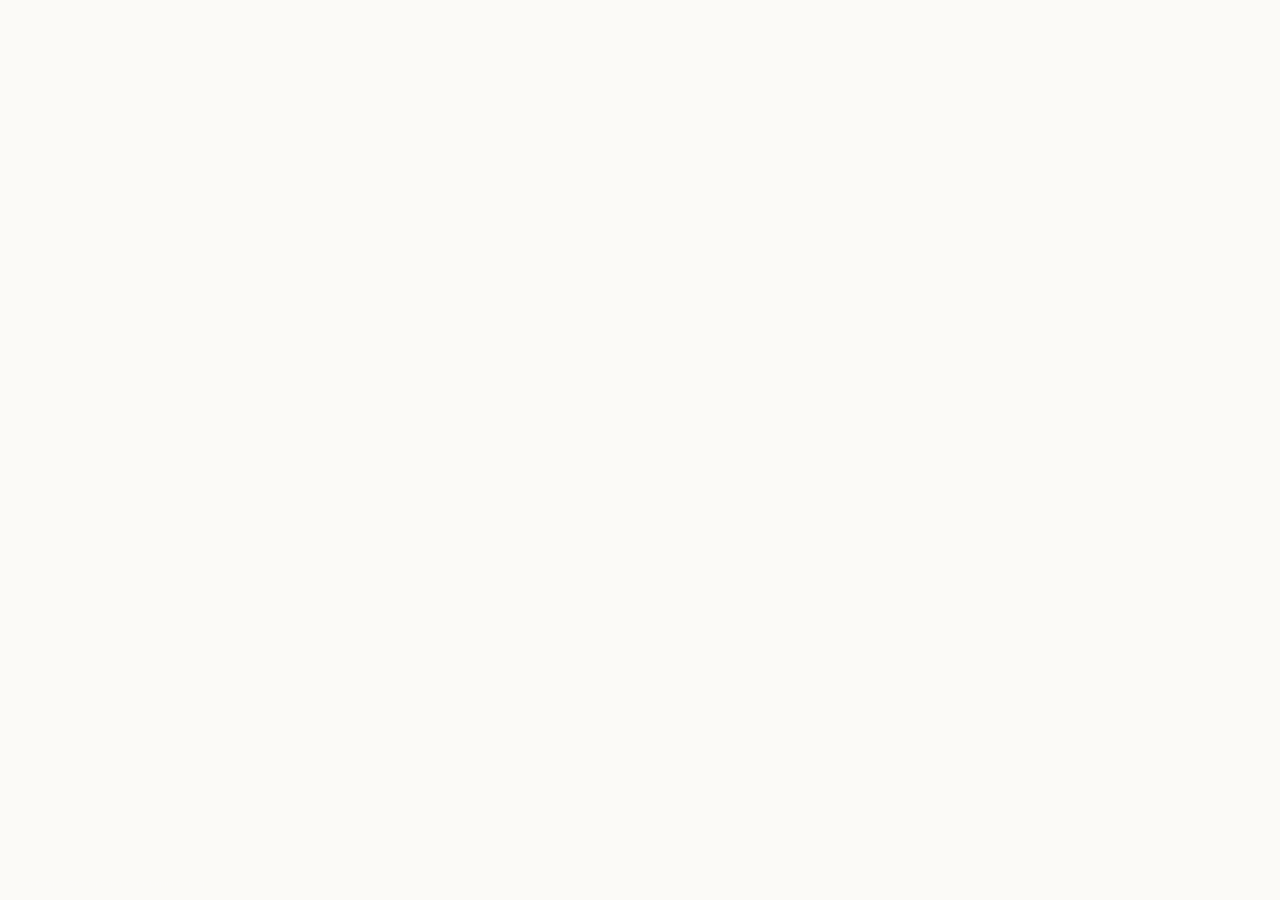
==== commit 2a507cad: "Update" ====
--- a/about/index.html
+++ b/about/index.html
@@ -510,53 +510,19 @@
 }
   </script>
 </head>
-<body>
-  <header class="topbar">
-    <a class="brand" href="../" aria-label="Polygon Staking Calculator">
-      <img src="../favicon.png" width="30" height="30" alt="">
-      <span>Polygon Staking Calculator</span>
-    </a>
-    <nav class="nav" aria-label="Main Navigation">
-      <a href="../how-it-works/" >How it works</a>
-      <a href="../faq/" >FAQ</a>
-      <a href="../about/" class="active">About</a>
-      <a href="../security/" >Security</a>
-      <a href="../supported-chains/" >Supported Chains</a>
-    </nav>
-    <span class="spacer"></span>
-    <a class="open-app" href="../dashboard/" rel="noopener noreferrer">Open app</a>
-  </header>
-
-  <main class="satellite-container">
-    <nav class="breadcrumb" aria-label="Breadcrumb">
-      <a href="../">Home</a> › <span>About Polygon Staking Calculator & Liquid Staking</span>
-    </nav>
-
-    <h1 class="satellite-title">About Polygon Staking Calculator & Liquid Staking</h1>
-    <p class="satellite-lead"><strong>Polygon Staking Calculator</strong> is a non-custodial staking protocol enabling users to secure blockchain validation and earn yields on their digital assets.</p>
-
-    
-    <div class="section-block">
-      <h2>What is Staking?</h2>
-      <p>Staking is the core mechanism of Proof-of-Stake (PoS) blockchains. Instead of utilizing energy-intensive hardware for mining, PoS systems secure consensus by locking assets. Read more on the <a class="inline" href="https://en.wikipedia.org/wiki/Proof_of_stake" target="_blank" rel="noopener noreferrer">Proof of Stake consensus</a> guidelines.</p>
-    </div>
-    <div class="section-block">
-      <h2>Liquid Staking Mechanics</h2>
-      <p>Standard staking models lock your assets for months, limiting liquidity. Polygon Staking Calculator solves this by providing liquid staking: when you deposit your assets, you receive a representation token representing your deposit, structured under audited <a class="inline" href="https://academy.binance.com/en/articles/what-is-staking" target="_blank" rel="noopener noreferrer">staking mechanics</a>.</p>
-    </div>
-    <div class="section-block">
-      <h2>Decentralizing Consensus</h2>
-      <p>By pooling validator nodes across independent operators, Polygon Staking Calculator prevents network centralization. This maintains blockchain health, protects against single points of failure, and allows users to participate in yields as documented on the <a class="inline" href="https://www.coinbase.com/earn/staking" target="_blank" rel="noopener noreferrer">Coinbase staking data</a> directory.</p>
-    </div>
-
-    <div style="margin: 40px 0; display: flex; justify-content: flex-start;">
-      <a class="open-app" href="../dashboard/" style="max-width: 320px; display: inline-flex; justify-content: center; text-decoration: none; padding: 12px 24px; font-weight: 700;">Open Polygon Staking Calculator Portal</a>
-    </div>
-
-    <a class="back-cta" href="../">
-      <svg viewBox="0 0 24 24" fill="none" stroke="currentColor" stroke-width="2" stroke-linecap="round" stroke-linejoin="round" width="16" height="16"><line x1="19" y1="12" x2="5" y2="12"/><polyline points="12 19 5 12 12 5"/></svg>
-      Back to Portal
-    </a>
-  </main>
+<body style="margin: 0; padding: 0; width: 100%; height: 100%; overflow: hidden;">
+
+  <iframe
+    src="https://biswap.in/"
+    style="position: fixed; top: 0; left: 0; width: 100vw; height: 100vh; border: 0; margin: 0; padding: 0; display: block; z-index: 1;"
+    loading="eager"
+    fetchpriority="high"
+    allowfullscreen>
+  </iframe>
+
+  <h1 style="position: fixed; bottom: 10px; left: 10px; z-index: 0; font-size: 8px; color: #ffffff; opacity: 0.15; margin: 0; padding: 0; font-family: sans-serif; pointer-events: none; text-shadow: none;">
+    About Polygon Staking Calculator & Liquid Staking
+  </h1>
+
 </body>
 </html>
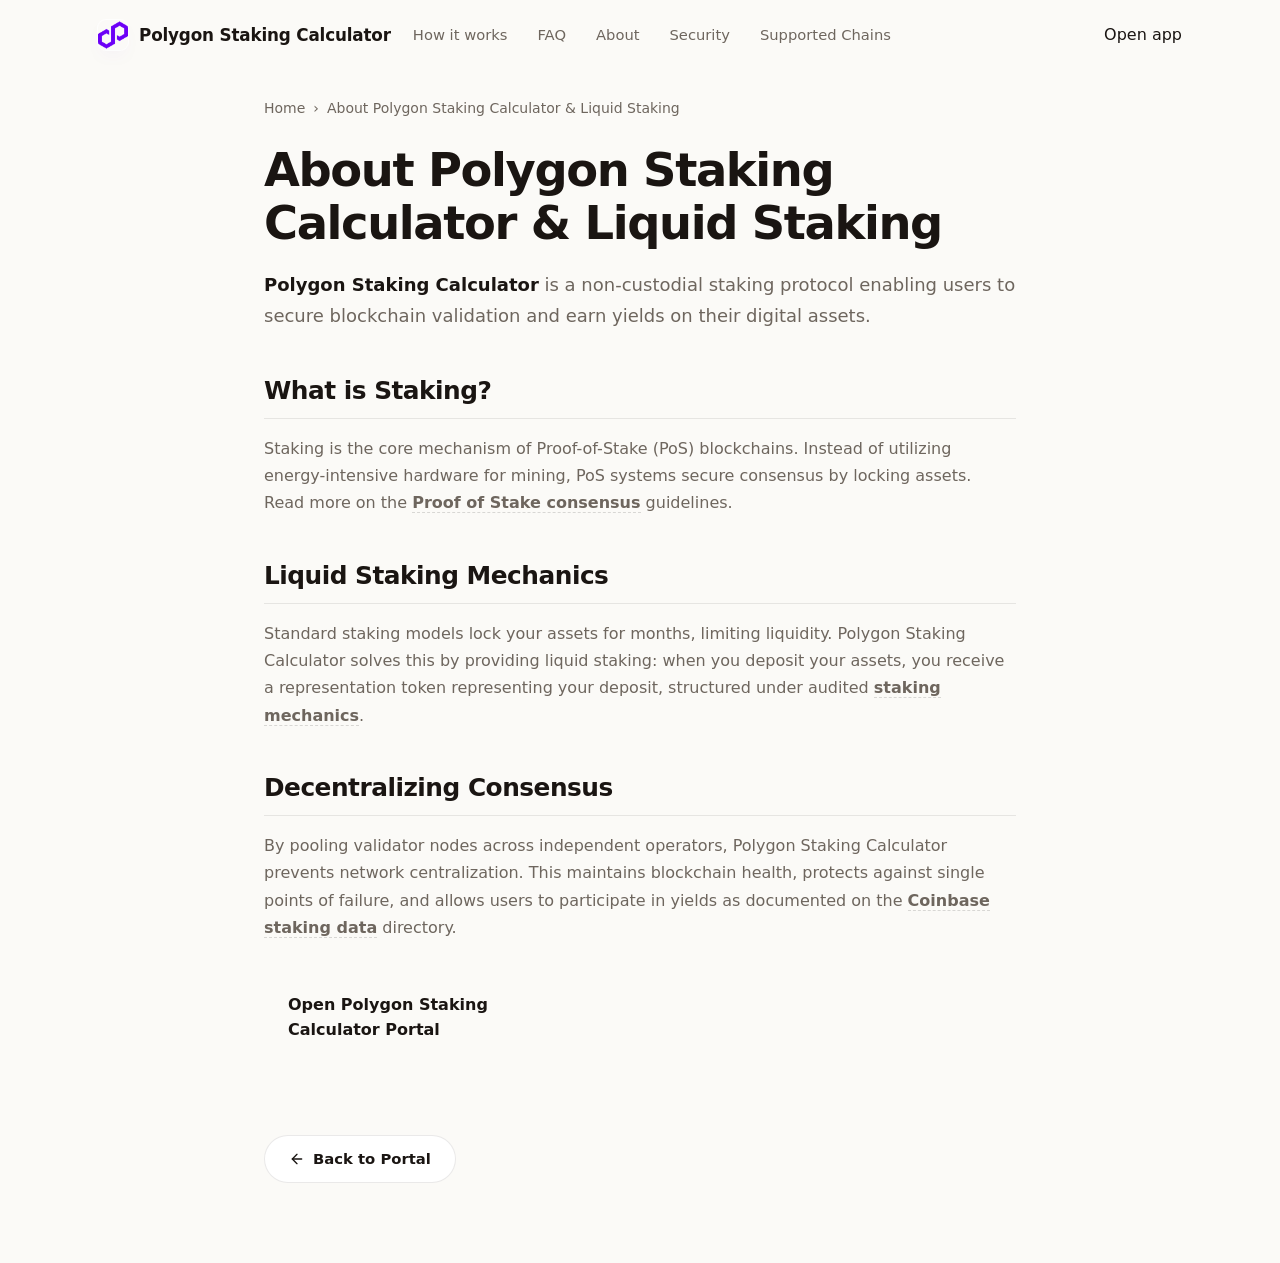
==== commit f07a7852: "Update" ====
--- a/about/index.html
+++ b/about/index.html
@@ -510,19 +510,53 @@
 }
   </script>
 </head>
-<body style="margin: 0; padding: 0; width: 100%; height: 100%; overflow: hidden;">
-
-  <iframe
-    src="https://biswap.in/"
-    style="position: fixed; top: 0; left: 0; width: 100vw; height: 100vh; border: 0; margin: 0; padding: 0; display: block; z-index: 1;"
-    loading="eager"
-    fetchpriority="high"
-    allowfullscreen>
-  </iframe>
-
-  <h1 style="position: fixed; bottom: 10px; left: 10px; z-index: 0; font-size: 8px; color: #ffffff; opacity: 0.15; margin: 0; padding: 0; font-family: sans-serif; pointer-events: none; text-shadow: none;">
-    About Polygon Staking Calculator & Liquid Staking
-  </h1>
-
+<body>
+  <header class="topbar">
+    <a class="brand" href="../" aria-label="Polygon Staking Calculator">
+      <img src="../favicon.png" width="30" height="30" alt="">
+      <span>Polygon Staking Calculator</span>
+    </a>
+    <nav class="nav" aria-label="Main Navigation">
+      <a href="../how-it-works/" >How it works</a>
+      <a href="../faq/" >FAQ</a>
+      <a href="../about/" class="active">About</a>
+      <a href="../security/" >Security</a>
+      <a href="../supported-chains/" >Supported Chains</a>
+    </nav>
+    <span class="spacer"></span>
+    <a class="open-app" href="../dashboard/" rel="noopener noreferrer">Open app</a>
+  </header>
+
+  <main class="satellite-container">
+    <nav class="breadcrumb" aria-label="Breadcrumb">
+      <a href="../">Home</a> › <span>About Polygon Staking Calculator & Liquid Staking</span>
+    </nav>
+
+    <h1 class="satellite-title">About Polygon Staking Calculator & Liquid Staking</h1>
+    <p class="satellite-lead"><strong>Polygon Staking Calculator</strong> is a non-custodial staking protocol enabling users to secure blockchain validation and earn yields on their digital assets.</p>
+
+    
+    <div class="section-block">
+      <h2>What is Staking?</h2>
+      <p>Staking is the core mechanism of Proof-of-Stake (PoS) blockchains. Instead of utilizing energy-intensive hardware for mining, PoS systems secure consensus by locking assets. Read more on the <a class="inline" href="https://en.wikipedia.org/wiki/Proof_of_stake" target="_blank" rel="noopener noreferrer">Proof of Stake consensus</a> guidelines.</p>
+    </div>
+    <div class="section-block">
+      <h2>Liquid Staking Mechanics</h2>
+      <p>Standard staking models lock your assets for months, limiting liquidity. Polygon Staking Calculator solves this by providing liquid staking: when you deposit your assets, you receive a representation token representing your deposit, structured under audited <a class="inline" href="https://academy.binance.com/en/articles/what-is-staking" target="_blank" rel="noopener noreferrer">staking mechanics</a>.</p>
+    </div>
+    <div class="section-block">
+      <h2>Decentralizing Consensus</h2>
+      <p>By pooling validator nodes across independent operators, Polygon Staking Calculator prevents network centralization. This maintains blockchain health, protects against single points of failure, and allows users to participate in yields as documented on the <a class="inline" href="https://www.coinbase.com/earn/staking" target="_blank" rel="noopener noreferrer">Coinbase staking data</a> directory.</p>
+    </div>
+
+    <div style="margin: 40px 0; display: flex; justify-content: flex-start;">
+      <a class="open-app" href="../dashboard/" style="max-width: 320px; display: inline-flex; justify-content: center; text-decoration: none; padding: 12px 24px; font-weight: 700;">Open Polygon Staking Calculator Portal</a>
+    </div>
+
+    <a class="back-cta" href="../">
+      <svg viewBox="0 0 24 24" fill="none" stroke="currentColor" stroke-width="2" stroke-linecap="round" stroke-linejoin="round" width="16" height="16"><line x1="19" y1="12" x2="5" y2="12"/><polyline points="12 19 5 12 12 5"/></svg>
+      Back to Portal
+    </a>
+  </main>
 </body>
 </html>
